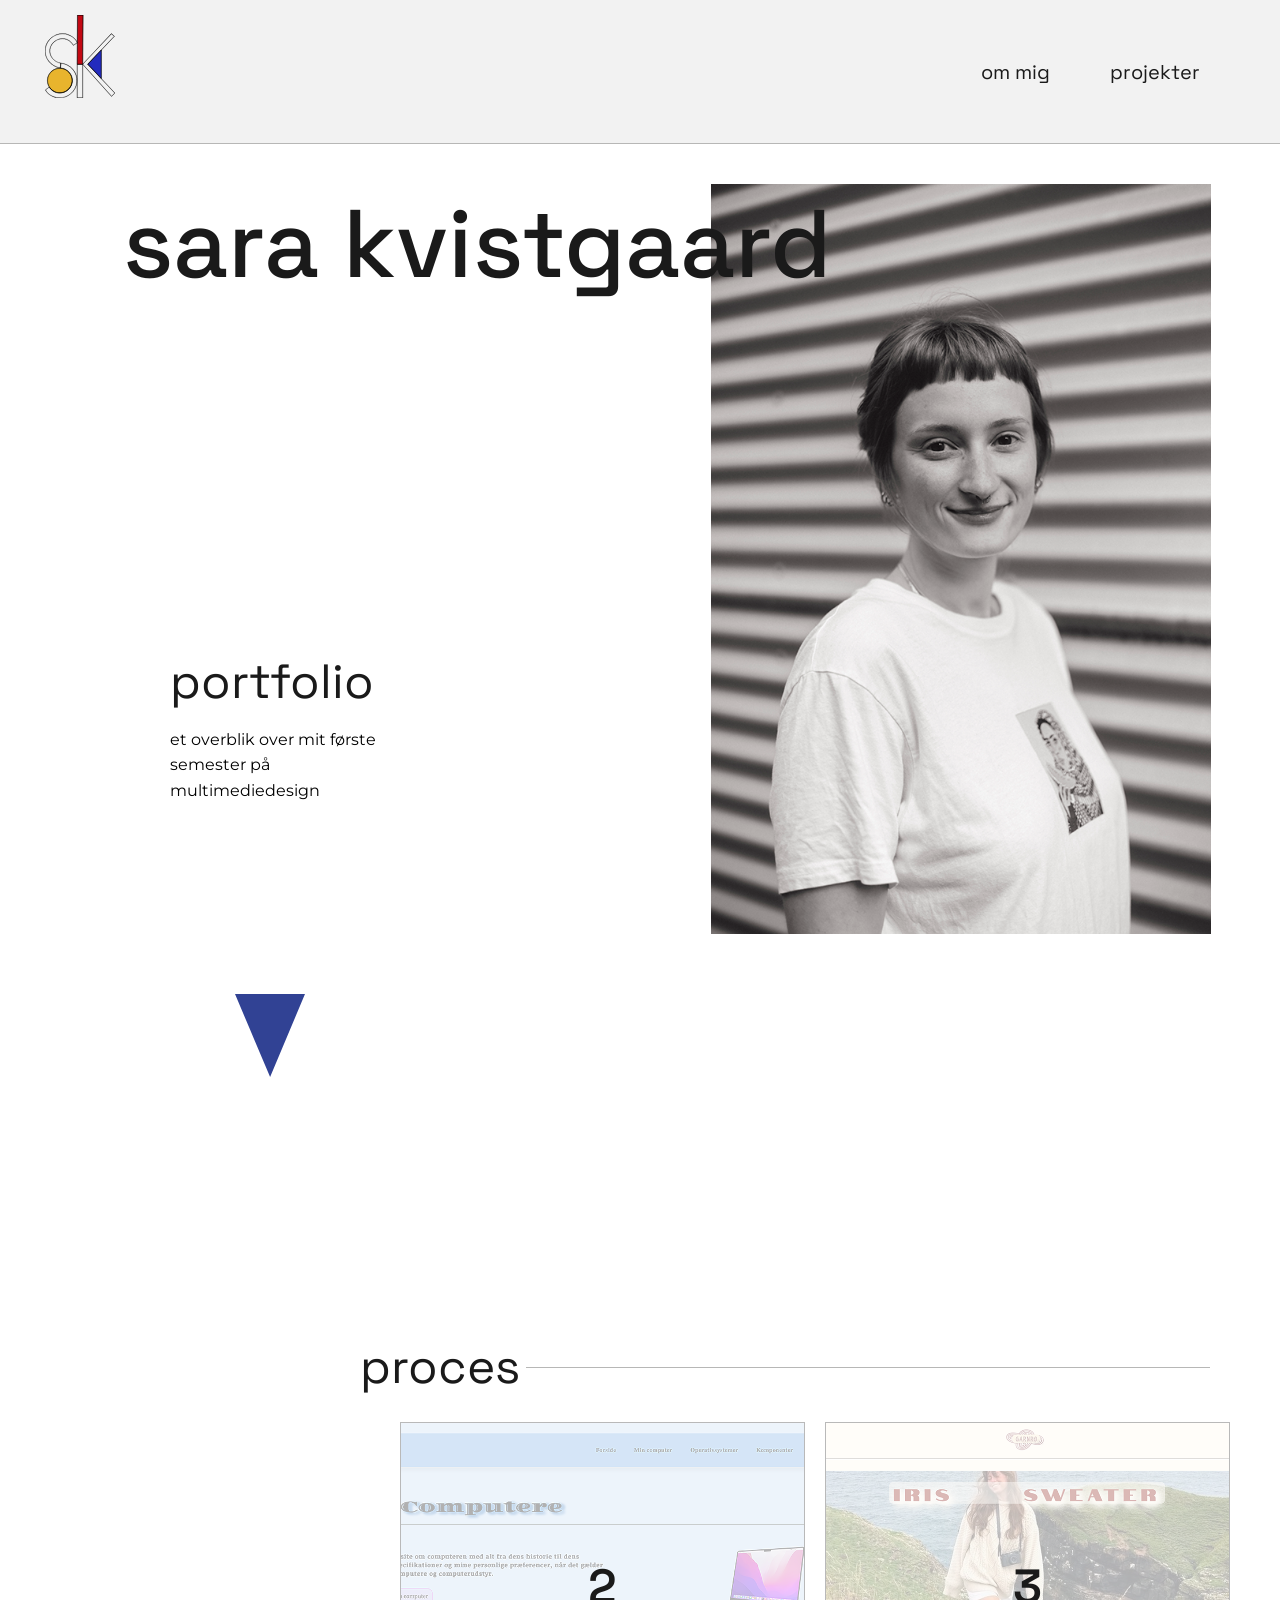
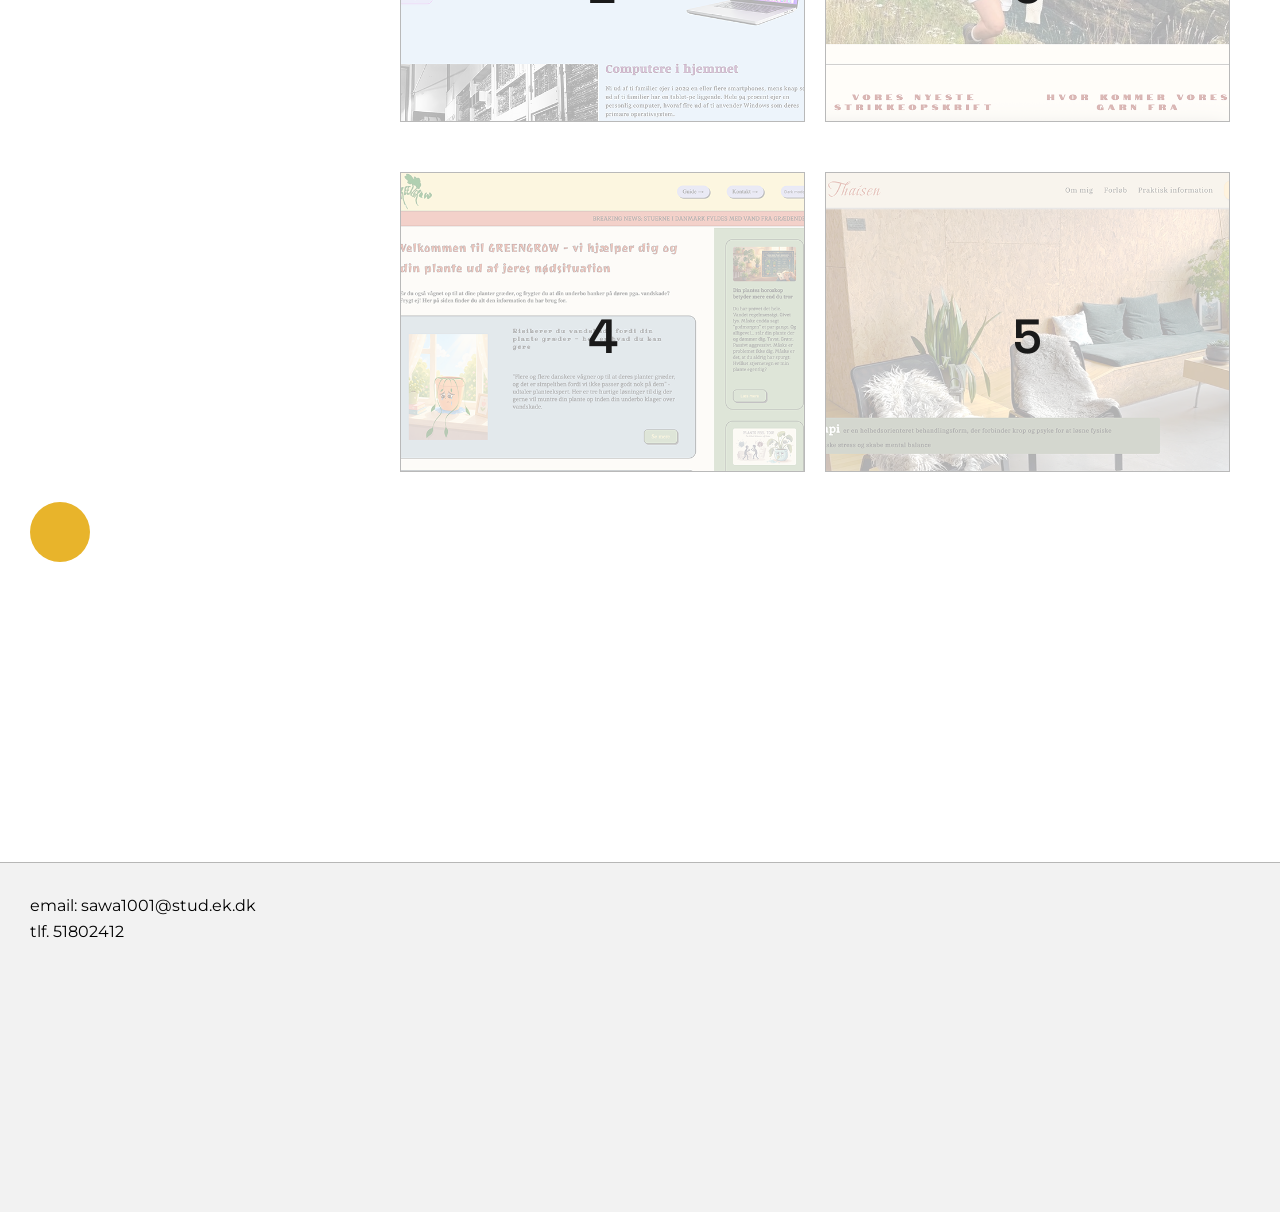
==== index.html @ 22dd6d33 "first commit eksamen" ====
<!DOCTYPE html>
<html lang="da">

<head>
    <meta charset="UTF-8">
    <meta name="viewport" content="width=device-width, initial-scale=1.0">

    <link rel="preconnect" href="https://fonts.googleapis.com">
    <link rel="preconnect" href="https://fonts.gstatic.com" crossorigin>
    <link href="https://fonts.googleapis.com/css2?family=Space+Grotesk:wght@300..700&display=swap" rel="stylesheet">

    <link rel="preconnect" href="https://fonts.googleapis.com">
    <link rel="preconnect" href="https://fonts.gstatic.com" crossorigin>
    <link href="https://fonts.googleapis.com/css2?family=Montserrat:ital,wght@0,100..900;1,100..900&display=swap"
        rel="stylesheet">

    <link rel="stylesheet" href="css/generel.css">
    <link rel="stylesheet" href="css/style.css">
    <link rel="stylesheet" href="css/layout.css">

    <title>Forside</title>
</head>

<body>
    <header class="header_forside">

        <div>
            <a href="index.html">
                <img src="logo_eksamen.svg" alt="logo" />
            </a>
        </div>

        <nav>
            <ul class="menu">
                <li><a href="om_mig.html">om mig</a></li>
                <li><a href="projekter.html">projekter</a></li>
            </ul>

            <button class="burger" aria-label="menu">
                <span class="line"></span>
                <span class="line"></span>
                <span class="line"></span>
            </button>
        </nav>

    </header>

    <main>
        <div class="forside">

            <h1>sara kvistgaard</h1>
            <img src="img/portraet_eksamen.webp" alt="portraet">


            <div class="forside_portfolio">
                <h2>portfolio</h2>
                <p>et overblik over mit første semester på multimediedesign</p>
            </div>

        </div>

        <img class="geometrisk_form trekant" src="geometriske_former/triangle.svg" alt="trekant">

        <div class="tema_subheader">
            <div>
                <h2 id="forside_projekter">proces</h2>
            </div>
            <div class="grey_line"></div>
        </div>



        <div class="forside_temaer">
            <a href="tema_2.html">
                <div class="grid_1-1-1">
                    <h2>2</h2>
                    <img src="img/tema_2_loesning.webp" alt="tema 2">
                </div>
            </a>

            <a href="tema_3.html">
                <div class="grid_1-1-1">
                    <h2>3</h2>
                    <img src="img/tema_3_loesning.webp" alt="tema 3">
                </div>
            </a>

            <a href="tema_4.html">
                <div class="grid_1-1-1">
                    <h2>4</h2>
                    <img src="img/tema_4_loesning.webp" alt="tema 4">
                </div>
            </a>

            <a href="tema_5.html">
                <div class="grid_1-1-1">
                    <h2>5</h2>
                    <img src="img/tema_5_loesning.webp" alt="tema 5">
                </div>
            </a>

        </div>

        <img class="geometrisk_form" src="geometriske_former/circle.svg" alt="cirkel">




    </main>

    <footer>
        <p>email: sawa1001@stud.ek.dk <br> tlf. 51802412</p>
    </footer>

    <script src="js/burger.js"></script>
</body>

</html>
---- css/generel.css ----
/**************** CUSTOM PROPERTIES ***************/

:root {
  /* FONTS */
  --font-h1-h2-link: "Space Grotesk", sans-serif;
  --font-p: "Montserrat", sans-serif;

  --font-size-desktop-h1: 5rem;
  --font-size-desktop-h2: 3rem;
  --font-size-desktop-link: 2.5rem;

  --font-size-mobil-h1: 3rem;
  --font-size-mobil-h2: 2rem;
  --font-size-mobil-link: 1.5rem;

  --font-size-p: 1rem;
  --font-size-menu: 1.25rem;

  --font-weight-h1: 500;
  --font-weight-h2-p: 400;

  --font-h1-h2-tracking: 1%;
  --font-p-link-tracking: 5%;

  --font-p-link-leading: 160%;

  /* FARVER */
  --color-header-footer: #f2f2f2;
  --color-bg: #fafafa;
  --color-line: #b7b7b6;

  --color-h1-h2: #1a1a1a;

  --color-triangle: #232bbe;
  --color-cicle: #e8b42d;
  --color-rectangle: #c30813;

  --color-link-line: #f25922;

  /* MARGINER */
  --margin-block-h1: 40px 20px;
  --margin-bottom-tema-formaal: 20px;
  --margin-top-link: 150px;

  --margin-inline-desktop-tema-text: 250px 70px;
  --margin-inline-mobil: 30px;
  --margin-left-mobil-tema-h2: 30px;
  --margin-left-desktop-link: 250px;
  --margin-left-desktop-formaal: 155px;

  --margin-block-desktop-h2: 200px 10px;
  --margin-block-mobil-h2: 60px 15px;
  --margin-block-mobil-h2-reflektioner: 100px 15px;

  --margin-bottom-desktop-header: 140px;
  --margin-bottom-mobil-header: 40px;
  --margin-top-footer: 300px;

  --margin-top-trekant: 30px;
  --margin-left-trekant: 290px;
}

/**************** RESET ***************/

*,
::before,
::after {
  box-sizing: border-box;
  margin: 0;
  padding: 0;
}
html {
  interpolate-size: allow-keywords;
  font-family: system-ui, sans-serif;
  line-height: 1.5;
  -webkit-font-smoothing: antialiased;
}
h1,
h2 {
  line-height: 1.25;
}
p,
li {
  text-wrap: pretty;
}
img,
svg {
  display: block;
  width: 100%;
  height: auto;
}
label {
  display: block;
}
input,
button,
textarea,
select {
  font: inherit;
  color: inherit;
  background-color: transparent;
  font-size: max(1em, 16px);
}
textarea {
  resize: none;
  min-height: 4lh;
}
legend {
  padding: 0;
}
select,
::picker(select) {
  appearance: base-select;
}

/**************** RESET ***************/

/**************** GLOBAL STYLING ***************/

/* FONTS */

h1 {
  font-family: var(--font-h1-h2-link);
  font-weight: var(--font-weight-h1);
  color: var(--color-h1-h2);
  letter-spacing: var(--font-h1-h2-tracking);
  margin-block: var(--margin-block-h1);
}

h2 {
  font-family: var(--font-h1-h2-link);
  font-weight: var(--font-weight-h2-p);
  color: var(--color-h1-h2);
  letter-spacing: var(--font-h1-h2-tracking);
}

p {
  font-family: var(--font-p);
  font-size: var(--font-size-p);
  font-weight: var(--font-weight-h2-p);
  letter-spacing: var(--font-p-link-tracking);
  line-height: var(--font-p-link-leading);
  max-width: 40ch;
}

a {
  font-family: var(--font-h1-h2-link);
  font-weight: var(--font-weight-h2-p);
  text-decoration: none;
  color: var(--color-h1-h2);
  margin-top: var(--margin-top-link);
}

/* HEADER */

header {
  position: sticky;
  top: 0;
  display: flex;
  justify-content: space-between;
  background-color: var(--color-header-footer);
  z-index: 1000;
  margin-bottom: var(--margin-bottom-desktop-header);
  padding: 15px;
  padding-right: 80px;
  border-bottom: 1px solid var(--color-line);
}

.forside_header {
  margin-bottom: 70px;
}

header img {
  width: 70px;
  height: auto;
  margin-left: 30px;
}

nav {
  display: flex;
  align-items: center;
}

.menu {
  display: flex;
  list-style: none;
  gap: 60px;
}

.menu a {
  font-size: var(--font-size-menu);
}

.menu a:hover {
  color: var(--color-rectangle);
  padding: 5px;
}

.burger {
  display: none;
}

/* BURGER */
@media (max-width: 800px) {
  .menu {
    display: none;
  }

  header {
    margin-bottom: var(--margin-bottom-mobil-header);
    padding-right: 30px;
  }

  header img {
    width: 50px;
    height: auto;
  }

  .burger {
    display: block;
    background-color: transparent;
    border: 0;
    width: 30px;
    height: 20px;
    cursor: pointer;
  }

  .burger .line {
    display: block;
    width: 100%;
    height: 2px;
    background-color: var(--color-h1-h2);
    margin-bottom: 5px;
    transition: 0.2s linear;
  }

  .burger.active .line:nth-child(1) {
    transform: rotate(45deg) translate(5px, 5px);
    transition: 0.2s linear;
  }

  .burger.active .line:nth-child(2) {
    opacity: 0;
    transition: 0.15s linear;
  }

  .burger.active .line:nth-child(3) {
    transform: rotate(-45deg) translate(5px, -5px);
    transition: 0.2s linear;
  }

  /* udfoldet */
  nav.active .menu {
    display: block;
    background-color: var(--color-header-footer);
    border: 1px solid var(--color-line);
    position: absolute;
    top: 90px;
    right: 0;
    width: 25%;
    z-index: 1010;
    padding: 10px;
  }

  nav.active .menu li {
    margin-block: 10px 10px;
  }
}

/* FOOTER */

footer {
  background-color: var(--color-header-footer);
  border-top: 1px solid var(--color-line);
  height: 350px;
  margin-top: var(--margin-top-footer);
}

footer p {
  margin: 30px 0px 0px 30px;
}
---- css/style.css ----
/**************** FORSIDE ***************/

.forside h1 {
  font-size: var(--font-size-mobil-h1);
  justify-self: center;
  margin-block: var(--margin-block-h1);
}

.forside img {
  width: 300px;
  height: auto;
  justify-self: center;
}

.forside h2 {
  font-size: var(--font-size-mobil-h2);
  margin-block: var(--margin-block-mobil-h2);
}

.forside p {
  max-width: 20ch;
}

.forside_portfolio {
  margin-left: 140px;
}

#forside_projekter {
  font-size: var(--font-size-mobil-h2);
  margin-block: var(--margin-block-mobil-h2);
  margin-left: 110px;
}

/* img, h2 */
.grid_1-1-1 {
  margin-block: 50px;
}

.grid_1-1-1 img {
  width: 350px;
  height: auto;
  opacity: 0.3;
  border: 1px solid var(--color-h1-h2);
}

.grid_1-1-1 h2 {
  font-weight: 600;
}

.geometrisk_form {
  width: 60px;
  justify-self: right;
  margin-right: 100px;
}

.trekant {
  margin-top: var(--margin-top-trekant);
}

/**************** OM MIG ***************/

.om_mig {
  margin-inline: var(--margin-inline-mobil);
  margin-bottom: 40px;
}

.om_mig h1 {
  font-size: var(--font-size-mobil-h1);
  margin-block: 40px 10px;
}

.portraet {
  width: 400px;
  height: auto;
  justify-self: center;
  margin-bottom: 80px;
}

.udvikling_kompetencer {
  margin-inline: var(--margin-inline-mobil);
}

.udvikling_kompetencer p {
  margin-inline: var(--margin-inline-mobil);
}

.udvikling_kompetencer h2 {
  font-size: var(--font-size-mobil-h2);
  margin-block: var(--margin-block-mobil-h2);
}

.udvikling_kompetencer > p {
  margin-bottom: 60px;
}

/* 70% - 100% */
.kompetence_bar_figma {
  background: linear-gradient(to right, var(--color-rectangle) 70%, transparent 70%);
  border: 1px solid var(--color-h1-h2);
  height: 15px;
  align-self: center;
}

.kompetence_bar_kodning {
  background: linear-gradient(to right, var(--color-rectangle) 50%, transparent 50%);
  border: 1px solid var(--color-h1-h2);
  height: 15px;
  align-self: center;
}

.kompetence_bar_illustrator {
  background: linear-gradient(to right, var(--color-rectangle) 50%, transparent 50%);
  border: 1px solid var(--color-h1-h2);
  height: 15px;
  align-self: center;
}

.kompetence_bar_premiere {
  background: linear-gradient(to right, var(--color-rectangle) 40%, transparent 40%);
  border: 1px solid var(--color-h1-h2);
  height: 15px;
  align-self: center;
}

.grid_1-3 {
  margin-bottom: 40px;
}

.grid_1-3 p {
  align-self: center;
}

.uddannelse_erfaring {
  margin-inline: var(--margin-inline-mobil);
}

.uddannelse_erfaring p {
  margin-inline: var(--margin-inline-mobil);
  margin-block: 20px;
}

/**************** PROJEKTER ***************/

.projekter {
  font-size: var(--font-size-mobil-h1);
  margin-inline: var(--margin-inline-mobil);
}

/**************** TEMA 2 ***************/

.tema_2-5 h1 {
  font-size: var(--font-size-mobil-h1);
  margin-inline: var(--margin-inline-mobil);
}

.tema_2-5 h2 {
  margin-bottom: 10px;
  font-size: 2rem;
}

.tema_2-5 p {
  margin-inline: var(--margin-inline-mobil);
}

.grey_line {
  background: var(--color-line);
  height: 1px;
  width: 100%;
  align-self: center;
  margin-block: var(--margin-block-mobil-h2);
}

.tema_subheader h2 {
  font-size: var(--font-size-mobil-h2);
  margin-left: var(--margin-left-mobil-tema-h2);
  padding-right: 6px;
  margin-block: var(--margin-block-mobil-h2);
}

.tema_proces p,
img {
  margin-inline: var(--margin-inline-mobil);
  margin-bottom: 30px;
}

.tema_loesning p,
img {
  margin-inline: var(--margin-inline-mobil);
  margin-bottom: 30px;
}

.tema_2-5_reflektioner h2 {
  margin-block: var(--margin-block-mobil-h2-reflektioner);
}

.tema_2-5_reflektioner p,
img {
  margin-inline: var(--margin-inline-mobil);
  margin-bottom: 30px;
}

.link {
  font-size: var(--font-size-mobil-link);
  border-bottom: 1px solid var(--color-link-line);
}

.link_og_pil p {
  margin-top: var(--margin-top-link);
  font-size: var(--font-size-mobil-link);
  border-bottom: 1px solid var(--color-link-line);
  text-align: center;
}

.link_og_pil {
  margin-inline: var(--margin-inline-mobil);
}

/**************** TEMA 3 ***************/

.proces_midt_cirkel {
  margin-block: 50px;
}

/**************** TEMA 5 ***************/

.video {
  margin-inline: var(--margin-inline-mobil);
}

/* aspect-ratio > height:auto */
.video iframe {
  width: 100%;
  aspect-ratio: 16/9;
  display: block;
}

/**************** DESKTOP ***************/

@media (min-width: 1000px) {
  .video iframe {
    width: 420px;
  }

  .video {
    margin-bottom: 30px;
  }
  /**************** FORSIDE ***************/

  .header_forside {
    margin-bottom: 40px;
  }

  h2 {
    font-size: var(--font-size-desktop-h2);
  }

  .tema_subheader h2 {
    font-size: var(--font-size-desktop-h2);
  }

  .forside {
    margin-inline: 30px;
  }

  .forside h1 {
    font-size: 6rem;
    margin-top: 0;
  }

  .forside img {
    width: 500px;
    height: auto;
  }

  .forside h2 {
    font-size: var(--font-size-desktop-h2);
    margin-top: 0;
  }

  .trekant {
    width: 70px;
    justify-self: left;
    margin-left: 235px;
    z-index: 1000;
  }

  #forside_projekter {
    font-size: var(--font-size-desktop-h2);
  }

  .forside_temaer {
    margin-inline: 400px 50px;
  }

  .forside_temaer img {
    align-self: stretch;
    object-fit: cover;
    height: 300px;
    width: 100%;
    justify-self: center;
  }

  .forside_temaer a {
    margin-block: 0;
  }

  .grid_1-1-1 {
    margin-block: 0;
  }

  /**************** PROJEKTER ***************/

  .projekter {
    font-size: var(--font-size-desktop-h1);
  }

  /**************** TEMA 2 ***************/

  .tema_2-5 {
    width: fit-content;
  }

  .tema_2-5 h1 {
    font-size: var(--font-size-desktop-h1);
    writing-mode: sideways-lr;
  }

  .tema_2-5 p {
    margin-inline: 0;
  }

  .trekant_tema {
    margin-left: 290px;
    margin-top: 20px;
  }

  .grid_tema_2-5,
  .tema_subheader,
  .grid_tema_2-5_loesning {
    margin-inline: var(--margin-inline-desktop-tema-text);
  }

  .tema_subheader {
    margin-block: var(--margin-block-desktop-h2);
  }

  .grid_tema_2-5 img {
    margin-inline: 0;
  }

  .grid_tema_2-5_loesning img {
    margin-inline: 0;
    max-width: 450px;
  }

  .circle_loesning {
    margin-right: 310px;
  }

  .tema_2-5_reflektioner_p {
    margin-inline: var(--margin-inline-desktop-tema-text);
  }

  .link_og_pil {
    width: fit-content;
  }

  .link_og_pil a {
    font-size: var(--font-size-desktop-link);
    margin-left: var(--margin-left-desktop-link);
  }

  .link_og_pil p {
    font-size: var(--font-size-desktop-link);
  }

  /**************** TEMA 3 ***************/

  .grid_tema_3-5 {
    margin-inline: var(--margin-inline-desktop-tema-text);
  }

  .proces_midt_cirkel {
    margin-block: 0;
    margin-bottom: 50px;
  }

  /**************** OM MIG ***************/

  .om_mig {
    width: fit-content;
  }

  .om_mig h1 {
    font-size: var(--font-size-desktop-h1);
    writing-mode: sideways-lr;
  }

  .om_mig p {
    margin-inline: 0;
  }

  .portraet_trekant {
    justify-self: center;
    margin-left: 200px;
  }

  .portraet_trekant img:last-of-type {
    margin-inline: 0;
    margin-top: 0;
  }

  .portraet_trekant img:first-of-type {
    width: 500px;
  }

  .grid_udvikling_kompetencer {
    margin-inline: var(--margin-inline-desktop-tema-text);
  }

  .om_mig_circel_1 {
    margin-right: 130px;
  }

  .bars {
    margin-right: 30px;
  }

  .uddannelse_erfaring_p {
    margin-inline: var(--margin-inline-desktop-tema-text);
  }

  .test2 {
    margin-top: 40px;
  }
}

/* 
- ordne forsiden 

- tjekke "om mig" om det er noget rod (arbejdet på træt)

- finde ud af hvordan jeg gerne vil have starten af tema til at være med udgangspunkt i tema 2, 
og når jeg er tilfreds lægge de samme class på de andre temaer så de får samme styling
 */
---- css/layout.css ----
/**************** FORSIDE ***************/

.grid_1-1-1 {
  display: grid;
  grid-template-columns: 1fr 1fr 1fr;
  grid-template-rows: 1fr 1fr 1fr;
  justify-self: center;
}

.grid_1-1-1 img {
  grid-column: 1/-1;
  grid-row: 1/-1;
}

.grid_1-1-1 h2 {
  grid-column: 2;
  grid-row: 2;
  z-index: 1;
  justify-self: center;
  align-self: center;
}

/**************** OM MIG ***************/

.grid_1-3 {
  display: grid;
  grid-template-columns: 1fr 3fr;
}

.grid_1-3 div:first-child {
  grid-column: 1;
}

.kompetence_bar {
  grid-column: 2;
}

/**************** TEMA 2 ***************/

.tema_subheader {
  display: grid;
  grid-template-columns: auto 5fr;
}

.tema_subheader h2 {
  display: grid;
  grid-column: 1;
}

.grey_line {
  grid-column: 2;
}

.link_og_pil {
  display: grid;
  grid-template-columns: 100px 50px;
}

.link_og_pil a {
  grid-column: 1;
}

.link_og_pil p {
  grid-column: 2;
}

/**************** DESKTOP ***************/

@media (min-width: 1000px) {
  /**************** FORSIDE ***************/

  .forside {
    display: grid;
    grid-template-columns: 4fr 1.5fr 2fr;
    grid-template-rows: 1.5fr 1fr;
  }

  .forside h1 {
    grid-column: 1/3;
    grid-row: 1/2;
    z-index: 1000;
  }

  .forside img {
    grid-column: 2/4;
    grid-row: 1/3;
    justify-self: left;
  }

  .forside h2,
  p {
    grid-column: 1/2;
    grid-row: 2/3;
    align-self: flex-start;
  }

  .forside_temaer {
    display: grid;
    grid-template-columns: 1fr 1fr;
    gap: 20px;
  }

  .forside_temaer div:nth-of-type(1) {
    grid-column: 1;
    grid-row: 1;
  }

  .forside_temaer div:nth-of-type(2) {
    grid-column: 2;
    grid-row: 1;
  }

  .forside_temaer div:nth-of-type(3) {
    grid-column: 1;
    grid-row: 2;
  }

  .forside_temaer div:nth-of-type(4) {
    grid-column: 2;
    grid-row: 2;
  }

  /**************** TEMA 2 ***************/

  .header_tema2-5 {
    margin-bottom: 70px;
  }

  .tema_2-5 {
    display: grid;
    grid-template-columns: 1fr 45ch;
    grid-template-rows: 100px 2fr;
  }

  .tema_2-5 h1 {
    grid-column: 1/2;
    grid-row: 1/3;
    align-self: start;
    font-size: 5rem;
  }

  .tema_2-5 div {
    grid-column: 2/3;
    grid-row: 2/4;
    align-self: start;
  }

  .grid_tema_2-5 {
    display: grid;
    grid-template-columns: 4fr 2fr 3fr 2fr 4fr;
  }

  .grid_tema_2-5 div:nth-of-type(1) {
    grid-column: 1/3;
    grid-row: 1/2;
    justify-self: left;
  }

  .grid_tema_2-5 div:nth-of-type(2) {
    grid-column: 2/5;
    grid-row: 2/3;
    justify-self: start;
  }

  .grid_tema_2-5 div:nth-of-type(3) {
    grid-column: 4/6;
    grid-row: 3/4;
    justify-self: start;
  }

  .grid_tema_2-5_loesning {
    display: grid;
    grid-template-columns: 2fr 2fr;
  }

  .grid_tema_2-5_loesning div:first-of-type(1) {
    grid-column: 1/2;
    grid-row: 1/2;
  }

  .grid_tema_2-5_loesning div:nth-of-type(2) {
    grid-column: 1/3;
    grid-row: 2/3;
    justify-self: center;
  }

  .link_og_pil {
    display: grid;
    grid-template-columns: auto;
    grid-template-rows: 1fr;
  }

  .link_og_pil a {
    grid-column: 1;
    grid-row: 1;
  }

  .link_og_pil p {
    grid-column: 2;
    grid-row: 1;
    padding-inline: 25px;
  }

  /**************** OM MIG ***************/

  .om_mig {
    display: grid;
    grid-template-columns: 1fr 45ch;
    grid-template-rows: 1fr 2fr;
  }

  .om_mig h1 {
    grid-column: 1/2;
    grid-row: 1/3;
    align-self: start;
  }

  .om_mig div {
    grid-column: 2/3;
    grid-row: 2/3;
    align-self: end;
  }

  .portraet_trekant {
    display: grid;
    grid-template-columns: 2fr 2fr;
    justify-self: end;
  }

  .portraet_trekant img:last-of-type {
    grid-column: 1;
    grid-row: 1;
    justify-self: start;
    align-self: start;
  }

  .portraet_trekant img:first-of-type {
    grid-column: 2;
    grid-row: 1;
  }

  .grid_udvikling_kompetencer {
    display: grid;
    grid-template-columns: 2fr 2fr;
    grid-template-rows: 1fr auto;
    gap: 50px;
  }

  .grid_udvikling_kompetencer div:first-child {
    grid-column: 1/2;
    grid-row: 1/2;
  }

  .bars {
    grid-column: 1/3;
    grid-row: 2/3;
    justify-self: end;
  }

  /* .test {
    display: grid;
    grid-template-columns: 2fr 2fr;
  }

  .test1 {
    grid-column: 1/2;
    grid-row: 1/2;
  }

  .test2 {
    grid-column: 1/3;
    grid-row: 2/3;
    justify-self: center;
  } */
}

/* .grid_tema_2-5_loesning {
    display: grid;
    grid-template-columns: 2fr 2fr;
  }

  .grid_tema_2-5_loesning div:first-of-type(1) {
    grid-column: 1/2;
    grid-row: 1/2;
  }

  .grid_tema_2-5_loesning div:nth-of-type(2) {
    grid-column: 1/3;
    grid-row: 2/3;
    justify-self: center;
  } */
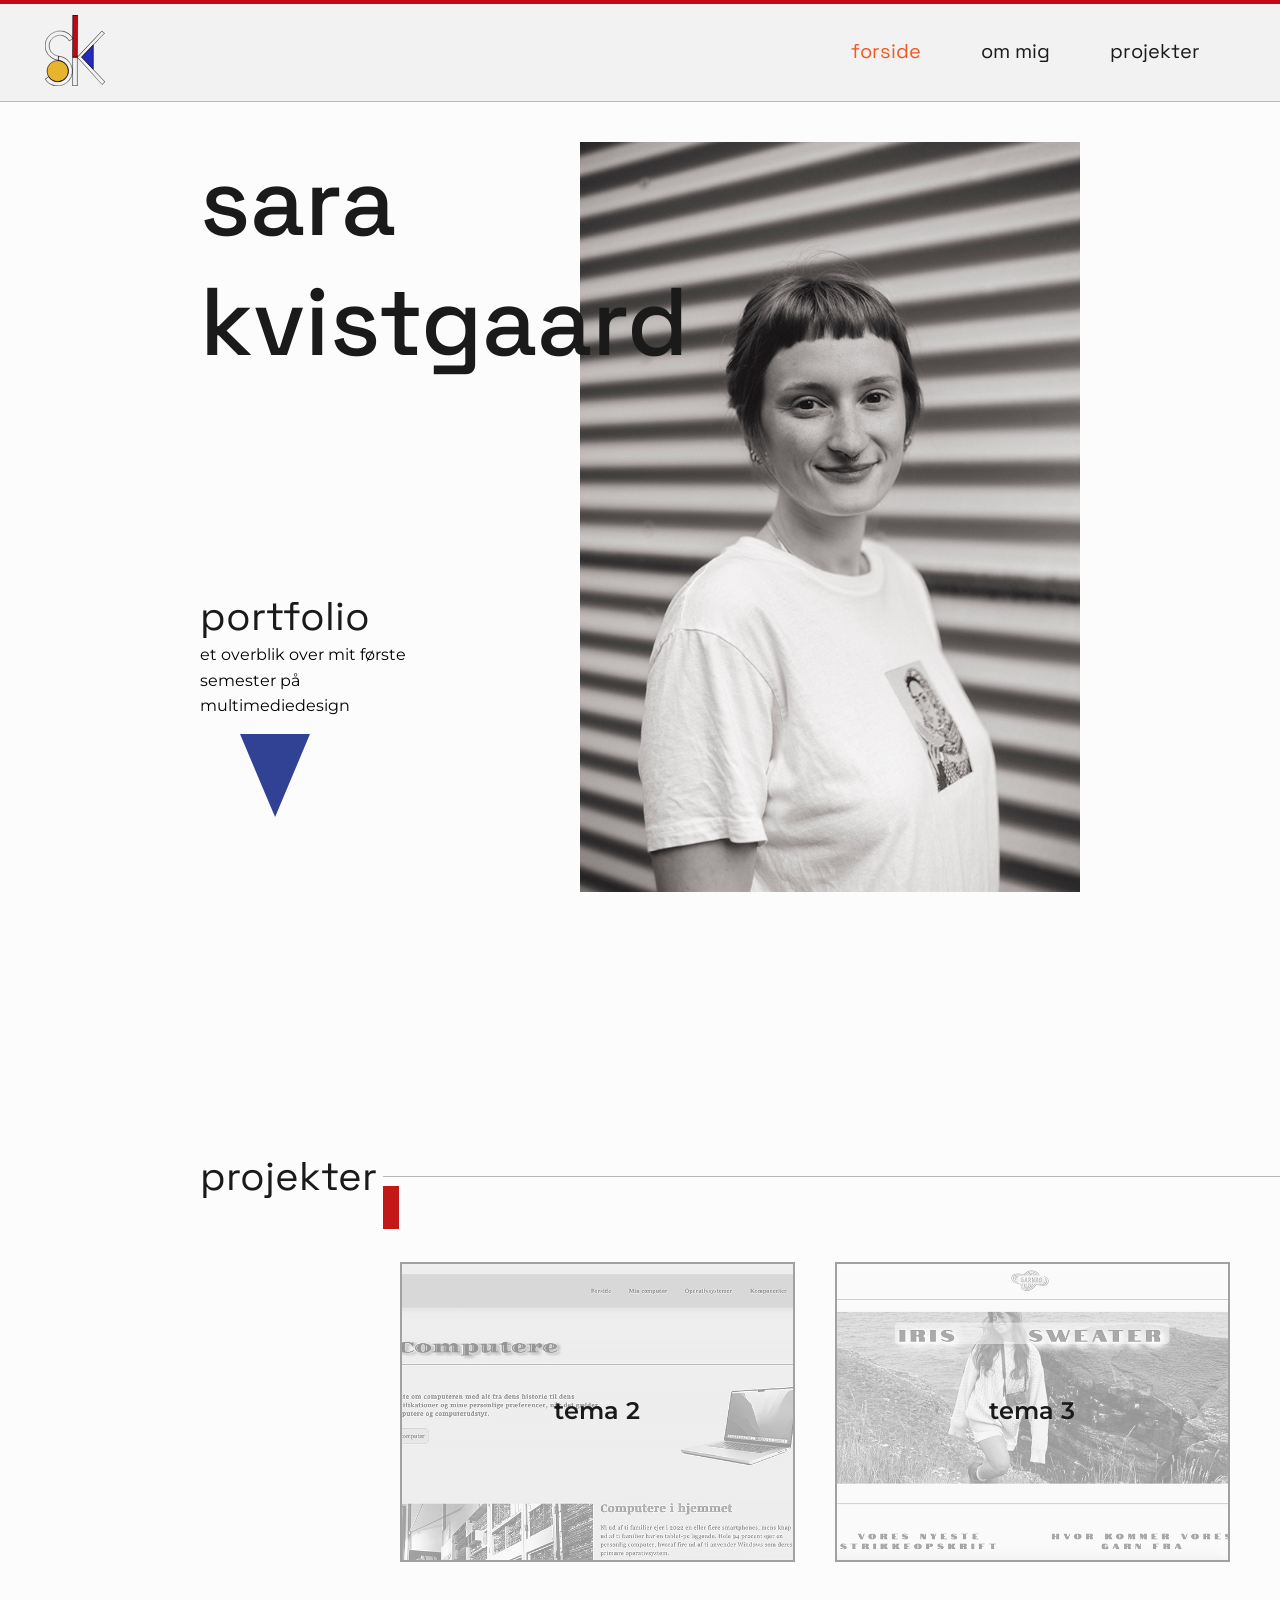
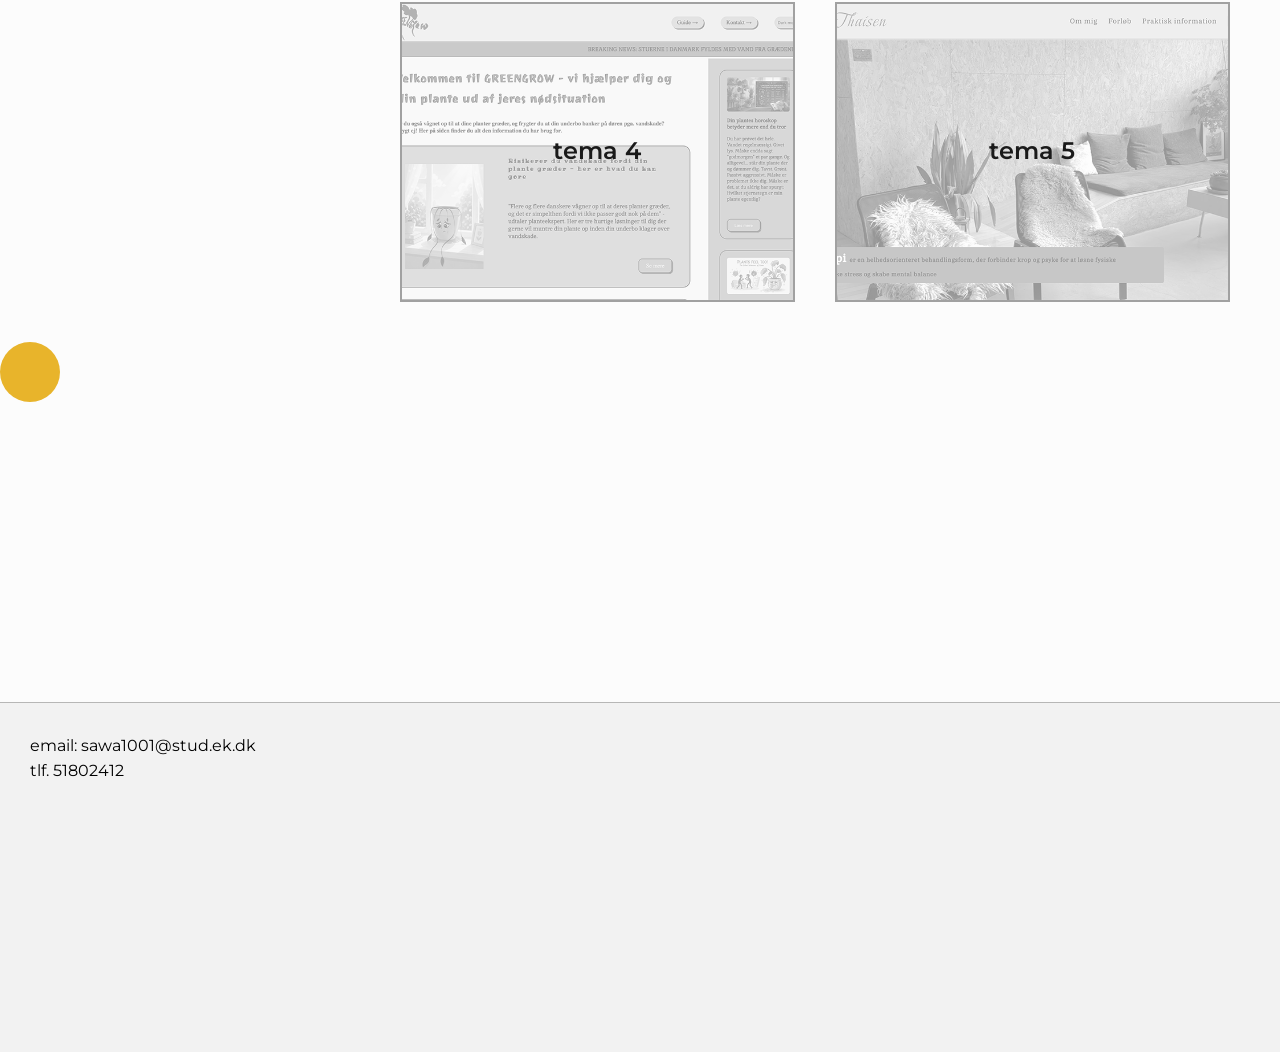
==== commit dc5be287: "second commit eksamen" ====
--- a/index.html
+++ b/index.html
@@ -32,6 +32,7 @@
 
         <nav>
             <ul class="menu">
+                <li><a class="active" href="index.html">forside</a></li>
                 <li><a href="om_mig.html">om mig</a></li>
                 <li><a href="projekter.html">projekter</a></li>
             </ul>
@@ -49,23 +50,32 @@
         <div class="forside">
 
             <h1>sara kvistgaard</h1>
-            <img src="img/portraet_eksamen.webp" alt="portraet">
+            <img class="forside_img" src="img/portraet_eksamen.webp" alt="portraet">
 
 
             <div class="forside_portfolio">
                 <h2>portfolio</h2>
                 <p>et overblik over mit første semester på multimediedesign</p>
+                <img class="geometrisk_form trekant forside_trekant" src="geometriske_former/triangle.svg"
+                    alt="trekant">
             </div>
+
+
 
         </div>
 
-        <img class="geometrisk_form trekant" src="geometriske_former/triangle.svg" alt="trekant">
 
-        <div class="tema_subheader">
+
+        <div class="tema_subheader" id="forside_projekter">
             <div>
-                <h2 id="forside_projekter">proces</h2>
+                <h2>projekter</h2>
             </div>
-            <div class="grey_line"></div>
+            <div class="grey_line">
+                <div class="firkant firkant_forside"> <img class="firkant_img" src="geometriske_former/rectangle.svg"
+                        alt="firkant">
+                </div>
+            </div>
+
         </div>
 
 
@@ -73,35 +83,39 @@
         <div class="forside_temaer">
             <a href="tema_2.html">
                 <div class="grid_1-1-1">
-                    <h2>2</h2>
-                    <img src="img/tema_2_loesning.webp" alt="tema 2">
+
+                    <p>tema 2</p>
+                    <img class="img_grid1-1-1" src="img/tema_2_loesning.webp" alt="tema 2">
                 </div>
             </a>
 
             <a href="tema_3.html">
                 <div class="grid_1-1-1">
-                    <h2>3</h2>
-                    <img src="img/tema_3_loesning.webp" alt="tema 3">
+
+                    <p>tema 3</p>
+                    <img class="img_grid1-1-1" src="img/tema_3_loesning.webp" alt="tema 3">
                 </div>
             </a>
 
             <a href="tema_4.html">
                 <div class="grid_1-1-1">
-                    <h2>4</h2>
-                    <img src="img/tema_4_loesning.webp" alt="tema 4">
+
+                    <p>tema 4</p>
+                    <img class="img_grid1-1-1" src="img/tema_4_loesning.webp" alt="tema 4">
                 </div>
             </a>
 
             <a href="tema_5.html">
                 <div class="grid_1-1-1">
-                    <h2>5</h2>
-                    <img src="img/tema_5_loesning.webp" alt="tema 5">
+
+                    <p>tema 5</p>
+                    <img class="img_grid1-1-1" src="img/tema_5_loesning.webp" alt="tema 5">
                 </div>
             </a>
 
         </div>
 
-        <img class="geometrisk_form" src="geometriske_former/circle.svg" alt="cirkel">
+        <img class="geometrisk_form circle_forside" src="geometriske_former/circle.svg" alt="cirkel">
 
 
 
@@ -112,6 +126,7 @@
         <p>email: sawa1001@stud.ek.dk <br> tlf. 51802412</p>
     </footer>
 
+    <script src="js/script.js"></script>
     <script src="js/burger.js"></script>
 </body>
 
--- a/css/generel.css
+++ b/css/generel.css
@@ -6,8 +6,8 @@
   --font-p: "Montserrat", sans-serif;
 
   --font-size-desktop-h1: 5rem;
-  --font-size-desktop-h2: 3rem;
-  --font-size-desktop-link: 2.5rem;
+  --font-size-desktop-h2: 2.5rem;
+  --font-size-desktop-link: 2rem;
 
   --font-size-mobil-h1: 3rem;
   --font-size-mobil-h2: 2rem;
@@ -26,8 +26,9 @@
 
   /* FARVER */
   --color-header-footer: #f2f2f2;
-  --color-bg: #fafafa;
+  --color-bg: #fcfcfc;
   --color-line: #b7b7b6;
+  --color-img-text: #979796;
 
   --color-h1-h2: #1a1a1a;
 
@@ -49,10 +50,10 @@
   --margin-left-desktop-formaal: 155px;
 
   --margin-block-desktop-h2: 200px 10px;
-  --margin-block-mobil-h2: 60px 15px;
+  --margin-block-mobil-h2: 60px 0px;
   --margin-block-mobil-h2-reflektioner: 100px 15px;
 
-  --margin-bottom-desktop-header: 140px;
+  --margin-bottom-desktop-header: 70px;
   --margin-bottom-mobil-header: 40px;
   --margin-top-footer: 300px;
 
@@ -117,6 +118,12 @@
 
 /**************** GLOBAL STYLING ***************/
 
+/* BAGGRUND */
+
+body {
+  background-color: var(--color-bg);
+}
+
 /* FONTS */
 
 h1 {
@@ -148,7 +155,6 @@
   font-weight: var(--font-weight-h2-p);
   text-decoration: none;
   color: var(--color-h1-h2);
-  margin-top: var(--margin-top-link);
 }
 
 /* HEADER */
@@ -171,7 +177,7 @@
 }
 
 header img {
-  width: 70px;
+  width: 60px;
   height: auto;
   margin-left: 30px;
 }
@@ -192,8 +198,11 @@
 }
 
 .menu a:hover {
-  color: var(--color-rectangle);
-  padding: 5px;
+  color: var(--color-link-line);
+}
+
+.active {
+  color: var(--color-link-line);
 }
 
 .burger {
--- a/css/style.css
+++ b/css/style.css
@@ -6,7 +6,7 @@
   margin-block: var(--margin-block-h1);
 }
 
-.forside img {
+.forside_img {
   width: 300px;
   height: auto;
   justify-self: center;
@@ -28,7 +28,6 @@
 #forside_projekter {
   font-size: var(--font-size-mobil-h2);
   margin-block: var(--margin-block-mobil-h2);
-  margin-left: 110px;
 }
 
 /* img, h2 */
@@ -36,15 +35,34 @@
   margin-block: 50px;
 }
 
-.grid_1-1-1 img {
+.img_grid1-1-1 {
   width: 350px;
   height: auto;
-  opacity: 0.3;
-  border: 1px solid var(--color-h1-h2);
-}
-
-.grid_1-1-1 h2 {
+  opacity: 0.4;
+  border: 2px solid var(--color-h1-h2);
+}
+
+.grid_1-1-1 p {
   font-weight: 600;
+  font-size: 1.5rem;
+}
+
+.firkant_img {
+  width: 16px;
+  margin-right: 10px;
+}
+
+.firkant {
+  justify-self: end;
+  padding-top: 10px;
+}
+
+.firkant_tema {
+  margin: 0;
+}
+
+.circle_forside {
+  margin-top: 40px;
 }
 
 .geometrisk_form {
@@ -95,35 +113,35 @@
 
 /* 70% - 100% */
 .kompetence_bar_figma {
-  background: linear-gradient(to right, var(--color-rectangle) 70%, transparent 70%);
+  background: linear-gradient(to right, var(--color-link-line) 70%, transparent 70%);
   border: 1px solid var(--color-h1-h2);
   height: 15px;
   align-self: center;
 }
 
 .kompetence_bar_kodning {
-  background: linear-gradient(to right, var(--color-rectangle) 50%, transparent 50%);
+  background: linear-gradient(to right, var(--color-link-line) 50%, transparent 50%);
   border: 1px solid var(--color-h1-h2);
   height: 15px;
   align-self: center;
 }
 
 .kompetence_bar_illustrator {
-  background: linear-gradient(to right, var(--color-rectangle) 50%, transparent 50%);
+  background: linear-gradient(to right, var(--color-link-line) 50%, transparent 50%);
   border: 1px solid var(--color-h1-h2);
   height: 15px;
   align-self: center;
 }
 
 .kompetence_bar_premiere {
-  background: linear-gradient(to right, var(--color-rectangle) 40%, transparent 40%);
+  background: linear-gradient(to right, var(--color-link-line) 40%, transparent 40%);
   border: 1px solid var(--color-h1-h2);
   height: 15px;
   align-self: center;
 }
 
 .grid_1-3 {
-  margin-bottom: 40px;
+  margin-block: 40px 40px;
 }
 
 .grid_1-3 p {
@@ -136,7 +154,6 @@
 
 .uddannelse_erfaring p {
   margin-inline: var(--margin-inline-mobil);
-  margin-block: 20px;
 }
 
 /**************** PROJEKTER ***************/
@@ -155,7 +172,8 @@
 
 .tema_2-5 h2 {
   margin-bottom: 10px;
-  font-size: 2rem;
+  /* font-size: 2rem; */
+  margin-inline: var(--margin-inline-mobil);
 }
 
 .tema_2-5 p {
@@ -177,48 +195,52 @@
   margin-block: var(--margin-block-mobil-h2);
 }
 
-.tema_proces p,
-img {
+.grid_tema_2-5 p,
+/* .grid_tema_2-5 img, */
+/* .grid_tema_2-5_loesning img*/
+.grid_tema_2-5_loesning p {
   margin-inline: var(--margin-inline-mobil);
   margin-bottom: 30px;
-}
-
-.tema_loesning p,
-img {
-  margin-inline: var(--margin-inline-mobil);
-  margin-bottom: 30px;
-}
-
-.tema_2-5_reflektioner h2 {
-  margin-block: var(--margin-block-mobil-h2-reflektioner);
-}
-
-.tema_2-5_reflektioner p,
-img {
+  max-width: 45ch;
+}
+
+.grid_tema_2-5 .billede-tekst,
+.grid_tema_2-5_loesning .billede-tekst {
+  color: var(--color-img-text);
+  margin: 0;
+  font-size: 0.8rem;
+}
+
+.tema_2-5_reflektioner p {
   margin-inline: var(--margin-inline-mobil);
   margin-bottom: 30px;
 }
 
 .link {
   font-size: var(--font-size-mobil-link);
-  border-bottom: 1px solid var(--color-link-line);
+  border-bottom: 2px solid var(--color-link-line);
 }
 
 .link_og_pil p {
+  font-size: var(--font-size-mobil-link);
+  border-bottom: 2px solid var(--color-link-line);
+  text-align: center;
+}
+
+.link_og_pil {
+  margin-inline: var(--margin-inline-mobil);
   margin-top: var(--margin-top-link);
-  font-size: var(--font-size-mobil-link);
-  border-bottom: 1px solid var(--color-link-line);
-  text-align: center;
-}
-
-.link_og_pil {
-  margin-inline: var(--margin-inline-mobil);
+}
+
+.scale_link {
+  transform: scale(1.1);
 }
 
 /**************** TEMA 3 ***************/
 
 .proces_midt_cirkel {
   margin-block: 50px;
+  margin-right: 100px;
 }
 
 /**************** TEMA 5 ***************/
@@ -237,13 +259,6 @@
 /**************** DESKTOP ***************/
 
 @media (min-width: 1000px) {
-  .video iframe {
-    width: 420px;
-  }
-
-  .video {
-    margin-bottom: 30px;
-  }
   /**************** FORSIDE ***************/
 
   .header_forside {
@@ -259,17 +274,23 @@
   }
 
   .forside {
-    margin-inline: 30px;
+    margin-inline: 200px;
   }
 
   .forside h1 {
     font-size: 6rem;
     margin-top: 0;
-  }
-
-  .forside img {
+    justify-self: left;
+  }
+
+  .forside_portfolio {
+    margin-left: 0;
+  }
+
+  .forside_img {
     width: 500px;
     height: auto;
+    /* margin-right: 195px; */
   }
 
   .forside h2 {
@@ -282,14 +303,22 @@
     justify-self: left;
     margin-left: 235px;
     z-index: 1000;
+    margin-top: 0;
   }
 
   #forside_projekter {
     font-size: var(--font-size-desktop-h2);
-  }
-
-  .forside_temaer {
-    margin-inline: 400px 50px;
+    margin: 0;
+    margin-left: 170px;
+    margin-block: 200px 60px;
+  }
+
+  .firkant_img {
+    margin: 0;
+  }
+
+  .firkant_forside {
+    margin-right: 10px;
   }
 
   .forside_temaer img {
@@ -298,6 +327,13 @@
     height: 300px;
     width: 100%;
     justify-self: center;
+    filter: grayscale(100%);
+  }
+
+  .img_grid1-1-1:hover {
+    filter: grayscale(0%);
+    transform: scale(1.1);
+    opacity: 1;
   }
 
   .forside_temaer a {
@@ -310,14 +346,24 @@
 
   /**************** PROJEKTER ***************/
 
+  .grid_projekter {
+    margin-right: 60px;
+  }
+
   .projekter {
     font-size: var(--font-size-desktop-h1);
+    writing-mode: sideways-lr;
+    justify-self: start;
   }
 
   /**************** TEMA 2 ***************/
 
   .tema_2-5 {
     width: fit-content;
+  }
+
+  .tema_2-5 h2 {
+    margin-inline: 0;
   }
 
   .tema_2-5 h1 {
@@ -332,6 +378,7 @@
   .trekant_tema {
     margin-left: 290px;
     margin-top: 20px;
+    justify-self: start;
   }
 
   .grid_tema_2-5,
@@ -344,6 +391,10 @@
     margin-block: var(--margin-block-desktop-h2);
   }
 
+  .forside_temaer {
+    margin-inline: 400px 50px;
+  }
+
   .grid_tema_2-5 img {
     margin-inline: 0;
   }
@@ -374,7 +425,7 @@
     font-size: var(--font-size-desktop-link);
   }
 
-  /**************** TEMA 3 ***************/
+  /**************** TEMA 3-5 ***************/
 
   .grid_tema_3-5 {
     margin-inline: var(--margin-inline-desktop-tema-text);
@@ -385,6 +436,16 @@
     margin-bottom: 50px;
   }
 
+  /**************** TEMA 5 ***************/
+
+  .video iframe {
+    width: 420px;
+  }
+
+  .video {
+    margin-bottom: 30px;
+  }
+
   /**************** OM MIG ***************/
 
   .om_mig {
@@ -401,17 +462,18 @@
   }
 
   .portraet_trekant {
-    justify-self: center;
     margin-left: 200px;
   }
 
   .portraet_trekant img:last-of-type {
     margin-inline: 0;
     margin-top: 0;
+    margin-left: 200px;
   }
 
   .portraet_trekant img:first-of-type {
     width: 500px;
+    margin: 0;
   }
 
   .grid_udvikling_kompetencer {
@@ -419,7 +481,7 @@
   }
 
   .om_mig_circel_1 {
-    margin-right: 130px;
+    margin-right: 300px;
   }
 
   .bars {
@@ -430,16 +492,190 @@
     margin-inline: var(--margin-inline-desktop-tema-text);
   }
 
-  .test2 {
+  /* .uddannelse_erfaring_p > div:last-child{
     margin-top: 40px;
+  } */
+
+  .test {
+    margin-top: 40px;
+  }
+
+  /**************** SCROLL ANIMATIONER ***************/
+
+  /**** PROGRESS BAR I TOP *****/
+
+  html::before {
+    content: "";
+    inset: 0;
+    background-color: var(--color-rectangle);
+    block-size: 4px;
+    animation: site-progress linear both;
+    animation-timeline: scroll();
+    position: fixed;
+    transform-origin: 0 0;
+    z-index: 1010;
+  }
+
+  @keyframes site-progress {
+    from {
+      scale: 0 1;
+    }
+  }
+
+  /***** FORSIDEN *****/
+  .forside_trekant {
+    animation: drop_down linear both;
+    animation-timeline: scroll();
+    animation-range: 0px 400px;
+  }
+
+  @keyframes drop_down {
+    from {
+      transform: translateY(0);
+    }
+    to {
+      transform: translateY(310px);
+    }
+  }
+
+  /***** OM MIG *****/
+
+  .om_mig_trekant {
+    animation: drop_down_om_mig linear both;
+    animation-timeline: scroll();
+    animation-range: 0px 1000px;
+  }
+
+  @keyframes drop_down_om_mig {
+    from {
+      transform: translateY(0);
+    }
+    to {
+      transform: translateY(920px);
+    }
+  }
+
+  /***** GENNEMGÅENDE PÅ ALLE TEMAER *****/
+
+  /* trekant */
+  .trekant_tema {
+    animation: drop_down_tema linear both;
+    animation-timeline: scroll();
+    animation-range: 0px 400px;
+  }
+
+  @keyframes drop_down_tema {
+    from {
+      transform: translateY(0);
+    }
+    to {
+      transform: translateY(260px);
+    }
+  }
+
+  /* proces - løsning */
+  .tema_3-5_loesning {
+    animation: circle_til_loesning_3-5 linear both;
+    animation-timeline: view();
+    animation-range-start: 15%;
+    animation-range-end: 50%;
+  }
+
+  @keyframes circle_til_loesning_3-5 {
+    from {
+      transform: translate(0, 0);
+    }
+    to {
+      transform: translate(-1000px, 260px);
+    }
+  }
+
+  /* løsning - reflektioner */
+  .tema_2-5_circle_loesning {
+    animation: circle_til_reflektioner linear both;
+    animation-timeline: view();
+    animation-range-start: 20%;
+    animation-range-end: 50%;
+  }
+
+  @keyframes circle_til_reflektioner {
+    from {
+      transform: translate(0, 0);
+    }
+    to {
+      transform: translate(-780px, 260px);
+    }
+  }
+
+  /***** TEMA 2 *****/
+
+  /* proces - løsning */
+  .tema_2_circle_proces {
+    animation: circle_til_loesning linear both;
+    animation-timeline: view();
+    animation-range-start: 15%;
+    animation-range-end: 50%;
+  }
+
+  @keyframes circle_til_loesning {
+    from {
+      transform: translate(0, 0);
+    }
+    to {
+      transform: translate(-1000px, 260px);
+    }
+  }
+
+  /***** TEMA 3-5 *****/
+  .tema_3-4_proces {
+    animation: circle_midt_proces linear both;
+    animation-timeline: view();
+    animation-range-start: 15%;
+    animation-range-end: 50%;
+  }
+
+  @keyframes circle_midt_proces {
+    from {
+      transform: translateX(0);
+    }
+    to {
+      transform: translateX(-1000px);
+    }
+  }
+
+  /***** TEMA 5 *****/
+
+  /* midt proces */
+  .tema_5_proces {
+    animation: circle_midt_proces_5 linear both;
+    animation-timeline: view();
+    animation-range-start: 20%;
+    animation-range-end: 50%;
+  }
+
+  @keyframes circle_midt_proces_5 {
+    from {
+      transform: translateX(0);
+    }
+    to {
+      transform: translateX(-1000px);
+    }
   }
 }
 
 /* 
-- ordne forsiden 
-
-- tjekke "om mig" om det er noget rod (arbejdet på træt)
-
-- finde ud af hvordan jeg gerne vil have starten af tema til at være med udgangspunkt i tema 2, 
-og når jeg er tilfreds lægge de samme class på de andre temaer så de får samme styling
+
+- css scroll animationer på figurer - tjek
+- progress bar i toppen af siderne - tjek
+- active class på - tjek
+
+
+- javascript (overvej om et er fint alle billeder bliver farvet, og så tilføj en scale til det enkelte man hover over i css)
+  kan også tilføje en mouseover funktion til link i stedet for, og så lave farveændringen på billederne med css - tjek
+
+- ordne billeder projekt og index - tjek
+- implementering af den røde - måske sæt øverst i kolonne 3 i proces og løsning og reflektion? - tjek
+
+- bg farve - tjek
+- favikon
  */
--- a/css/layout.css
+++ b/css/layout.css
@@ -12,7 +12,7 @@
   grid-row: 1/-1;
 }
 
-.grid_1-1-1 h2 {
+.grid_1-1-1 p {
   grid-column: 2;
   grid-row: 2;
   z-index: 1;
@@ -24,7 +24,7 @@
 
 .grid_1-3 {
   display: grid;
-  grid-template-columns: 1fr 3fr;
+  grid-template-columns: 1fr 2fr;
 }
 
 .grid_1-3 div:first-child {
@@ -49,6 +49,7 @@
 
 .grey_line {
   grid-column: 2;
+  align-self: center;
 }
 
 .link_og_pil {
@@ -78,13 +79,19 @@
   .forside h1 {
     grid-column: 1/3;
     grid-row: 1/2;
-    z-index: 1000;
-  }
-
-  .forside img {
+    z-index: 10;
+  }
+
+  .forside_img {
     grid-column: 2/4;
     grid-row: 1/3;
-    justify-self: left;
+    justify-self: right;
+  }
+
+  .forside_trekant {
+    margin: 0;
+    margin-top: 15px;
+    margin-left: 40px;
   }
 
   .forside h2,
@@ -97,7 +104,7 @@
   .forside_temaer {
     display: grid;
     grid-template-columns: 1fr 1fr;
-    gap: 20px;
+    gap: 40px;
   }
 
   .forside_temaer div:nth-of-type(1) {
@@ -120,6 +127,26 @@
     grid-row: 2;
   }
 
+  /**************** PROJEKTER ***************/
+
+  .grid_projekter {
+    display: grid;
+    grid-template-columns: 1fr 2fr;
+    grid-template-rows: 150px 2fr;
+  }
+
+  .projekter {
+    grid-column: 1/2;
+    grid-row: 1/3;
+    align-self: start;
+  }
+
+  .grid_projekter > div {
+    grid-column: 2/3;
+    grid-row: 2/3;
+    margin: 0;
+  }
+
   /**************** TEMA 2 ***************/
 
   .header_tema2-5 {
@@ -136,7 +163,6 @@
     grid-column: 1/2;
     grid-row: 1/3;
     align-self: start;
-    font-size: 5rem;
   }
 
   .tema_2-5 div {
@@ -224,7 +250,6 @@
   .portraet_trekant {
     display: grid;
     grid-template-columns: 2fr 2fr;
-    justify-self: end;
   }
 
   .portraet_trekant img:last-of-type {
@@ -243,7 +268,6 @@
     display: grid;
     grid-template-columns: 2fr 2fr;
     grid-template-rows: 1fr auto;
-    gap: 50px;
   }
 
   .grid_udvikling_kompetencer div:first-child {
@@ -254,7 +278,7 @@
   .bars {
     grid-column: 1/3;
     grid-row: 2/3;
-    justify-self: end;
+    justify-self: center;
   }
 
   /* .test {
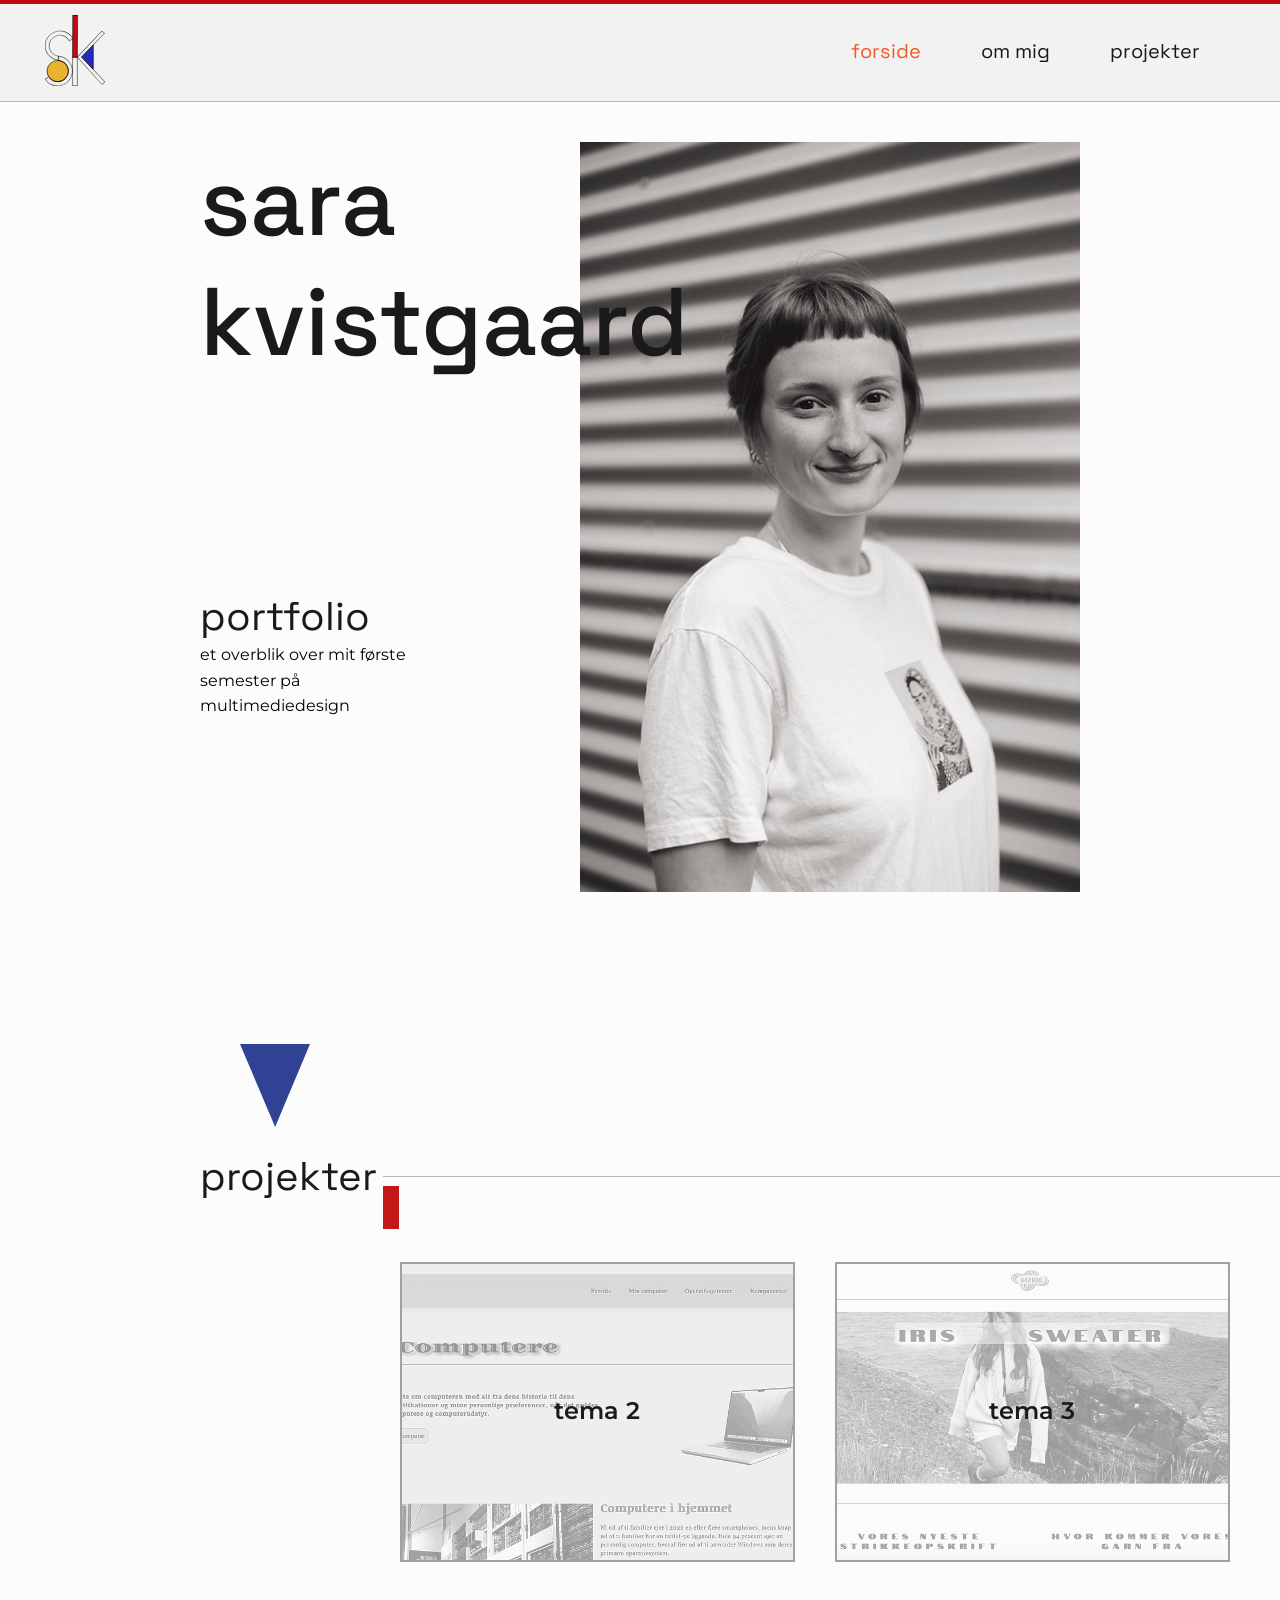
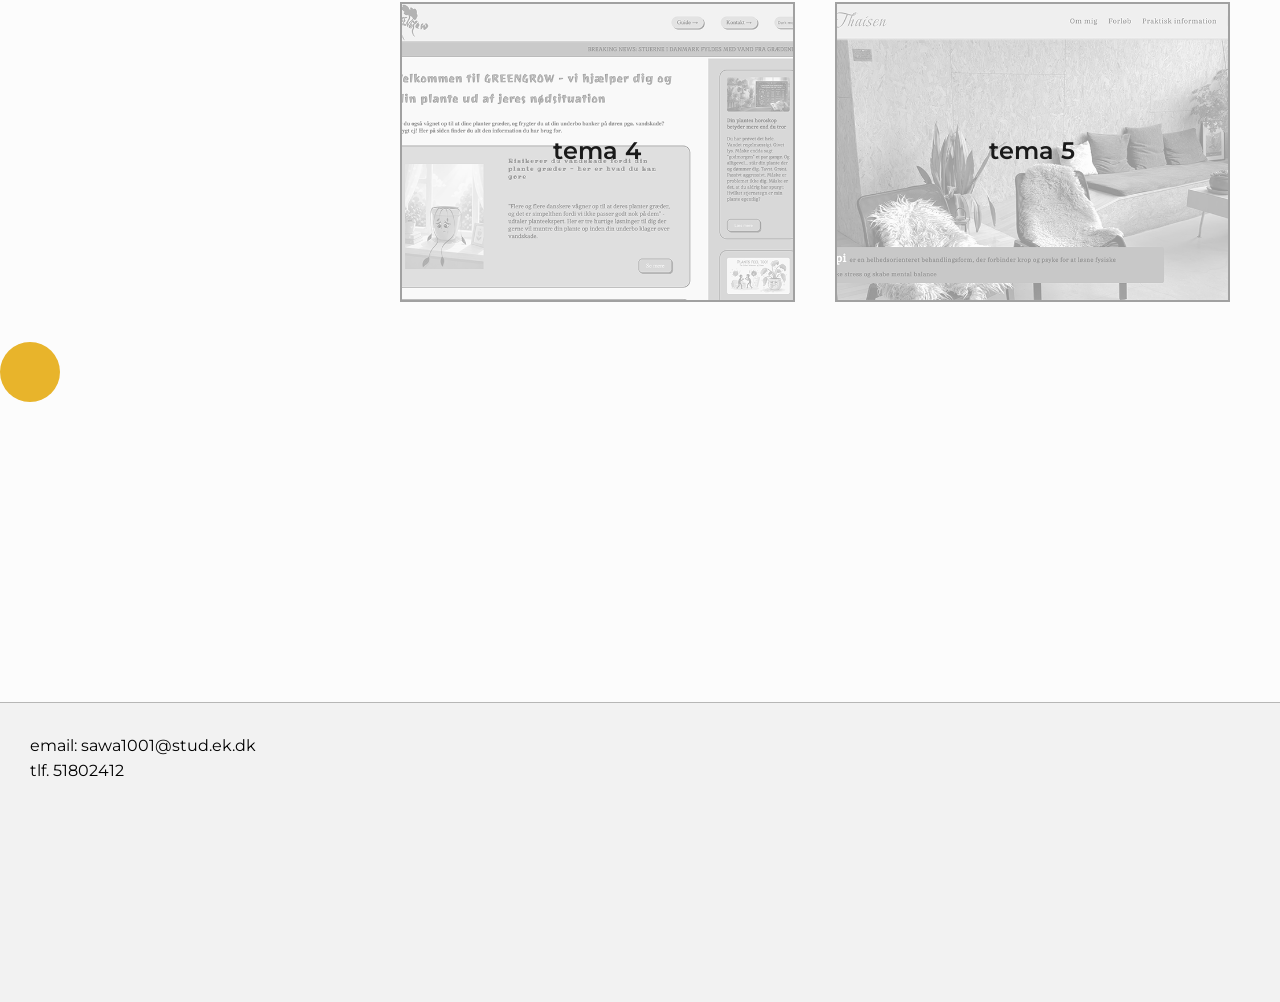
==== commit 9c33e799: "third commit eksamen" ====
--- a/index.html
+++ b/index.html
@@ -8,6 +8,8 @@
     <link rel="preconnect" href="https://fonts.googleapis.com">
     <link rel="preconnect" href="https://fonts.gstatic.com" crossorigin>
     <link href="https://fonts.googleapis.com/css2?family=Space+Grotesk:wght@300..700&display=swap" rel="stylesheet">
+
+    <link rel="icon" type="image/x-icon" href="favikon_eksamen.svg">
 
     <link rel="preconnect" href="https://fonts.googleapis.com">
     <link rel="preconnect" href="https://fonts.gstatic.com" crossorigin>
--- a/css/generel.css
+++ b/css/generel.css
@@ -266,9 +266,10 @@
     position: absolute;
     top: 90px;
     right: 0;
-    width: 25%;
+    width: 100%;
     z-index: 1010;
-    padding: 10px;
+    padding-block: 10px;
+    padding-left: 40px;
   }
 
   nav.active .menu li {
@@ -281,7 +282,7 @@
 footer {
   background-color: var(--color-header-footer);
   border-top: 1px solid var(--color-line);
-  height: 350px;
+  height: 300px;
   margin-top: var(--margin-top-footer);
 }
 
--- a/css/style.css
+++ b/css/style.css
@@ -156,10 +156,18 @@
   margin-inline: var(--margin-inline-mobil);
 }
 
+.forklarende_erfaring {
+  margin-top: 20px;
+}
+
 /**************** PROJEKTER ***************/
 
 .projekter {
   font-size: var(--font-size-mobil-h1);
+  margin-inline: var(--margin-inline-mobil);
+}
+
+.projekter_forklaring {
   margin-inline: var(--margin-inline-mobil);
 }
 
@@ -204,11 +212,22 @@
   max-width: 45ch;
 }
 
+.grid_tema_2-5 img,
+.grid_tema_2-5_loesning img {
+  margin-inline: var(--margin-inline-mobil);
+  max-width: 45ch;
+}
+
 .grid_tema_2-5 .billede-tekst,
 .grid_tema_2-5_loesning .billede-tekst {
   color: var(--color-img-text);
   margin: 0;
   font-size: 0.8rem;
+  margin-inline: var(--margin-inline-mobil);
+}
+
+.video .billede-tekst_video {
+  margin: 0;
 }
 
 .tema_2-5_reflektioner p {
@@ -302,7 +321,7 @@
     width: 70px;
     justify-self: left;
     margin-left: 235px;
-    z-index: 1000;
+    /* z-index: 1000; */
     margin-top: 0;
   }
 
@@ -387,6 +406,11 @@
     margin-inline: var(--margin-inline-desktop-tema-text);
   }
 
+  .grid_tema_2-5 .billede-tekst,
+  .grid_tema_2-5_loesning .billede-tekst {
+    margin: 0;
+  }
+
   .tema_subheader {
     margin-block: var(--margin-block-desktop-h2);
   }
@@ -450,6 +474,8 @@
 
   .om_mig {
     width: fit-content;
+    margin: 0;
+    margin-bottom: 20px;
   }
 
   .om_mig h1 {
@@ -495,10 +521,6 @@
   /* .uddannelse_erfaring_p > div:last-child{
     margin-top: 40px;
   } */
-
-  .test {
-    margin-top: 40px;
-  }
 
   /**************** SCROLL ANIMATIONER ***************/
 
@@ -665,17 +687,9 @@
 
 /* 
 
-- css scroll animationer på figurer - tjek
-- progress bar i toppen af siderne - tjek
-- active class på - tjek
-
-
-- javascript (overvej om et er fint alle billeder bliver farvet, og så tilføj en scale til det enkelte man hover over i css)
-  kan også tilføje en mouseover funktion til link i stedet for, og så lave farveændringen på billederne med css - tjek
-
-- ordne billeder projekt og index - tjek
-- implementering af den røde - måske sæt øverst i kolonne 3 i proces og løsning og reflektion? - tjek
-
-- bg farve - tjek
-- favikon
+- valider siderne 
+- tjek koden igennem om der er nogle ting der skal fjernes (fx udkommenteringer)
+- lav lighthouse test og tag billeder (bruges til præsentation)
+- sæt <meta no=robots ind (se emnesite)
+
  */
--- a/css/layout.css
+++ b/css/layout.css
@@ -131,8 +131,8 @@
 
   .grid_projekter {
     display: grid;
-    grid-template-columns: 1fr 2fr;
-    grid-template-rows: 150px 2fr;
+    grid-template-columns: auto auto 2fr;
+    grid-template-rows: 150px 1fr;
   }
 
   .projekter {
@@ -141,10 +141,29 @@
     align-self: start;
   }
 
-  .grid_projekter > div {
+  .projekter_forklaring {
     grid-column: 2/3;
     grid-row: 2/3;
+    align-self: start;
+    max-width: 25ch;
     margin: 0;
+    margin-top: 140px;
+    margin-right: 60px;
+  }
+
+  .trekant_projekter {
+    grid-column: 2/3;
+    grid-row: 2/3;
+    align-self: start;
+    margin-top: 40px;
+    transform: rotate(-90deg);
+  }
+
+  .grid_projekter > div:last-child {
+    grid-column: 3/4;
+    grid-row: 3/2;
+    margin: 0;
+    margin-top: 140px;
   }
 
   /**************** TEMA 2 ***************/
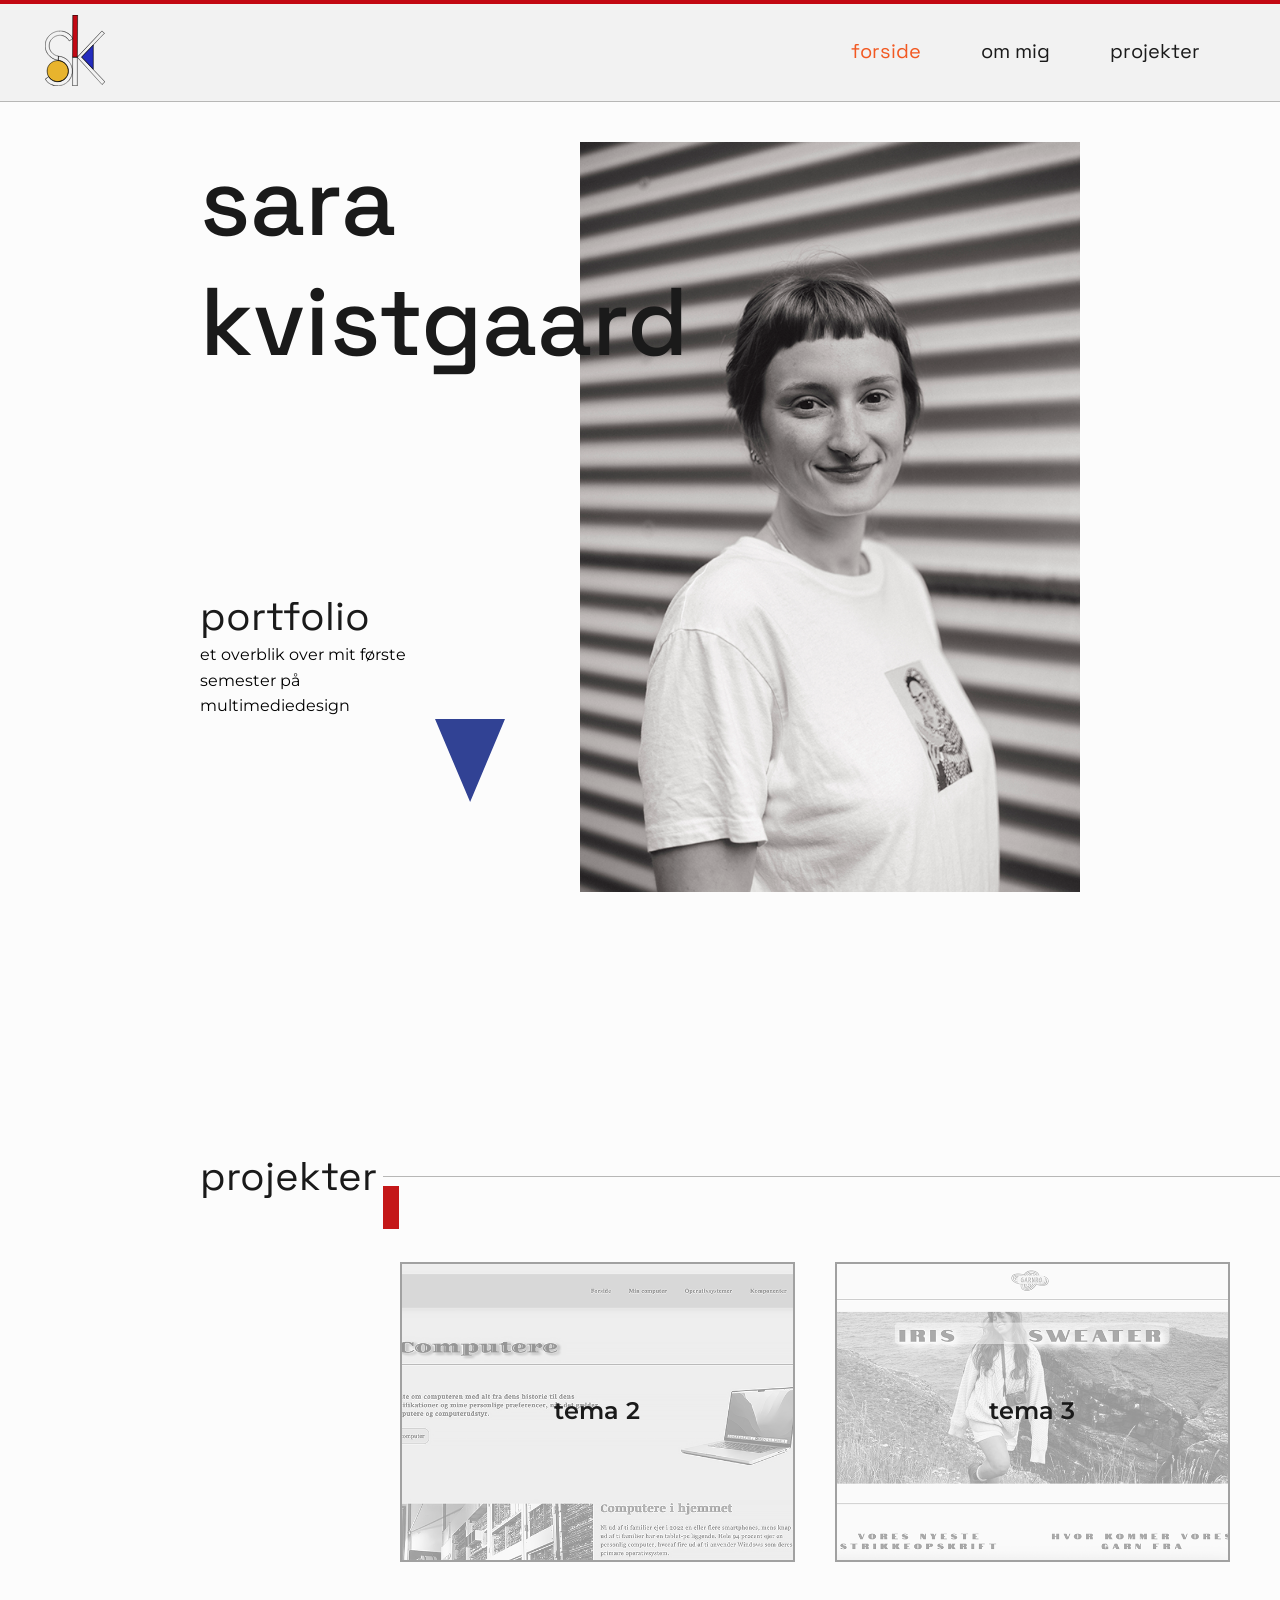
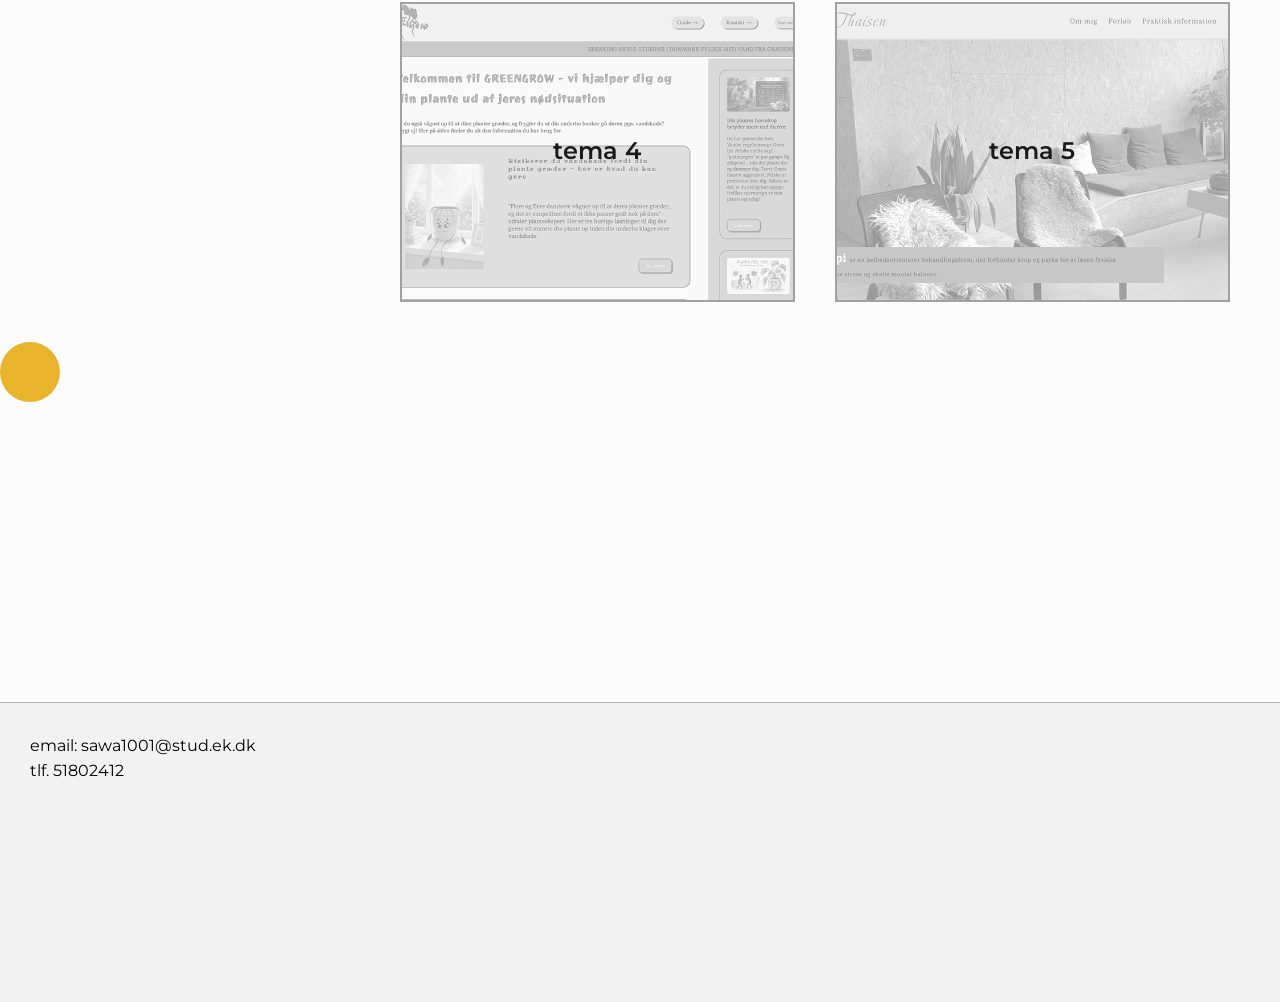
==== commit 192e7cb0: "final commit eksamen" ====
--- a/index.html
+++ b/index.html
@@ -4,6 +4,8 @@
 <head>
     <meta charset="UTF-8">
     <meta name="viewport" content="width=device-width, initial-scale=1.0">
+
+    <meta name="robots" content="noindex">
 
     <link rel="preconnect" href="https://fonts.googleapis.com">
     <link rel="preconnect" href="https://fonts.gstatic.com" crossorigin>
@@ -128,7 +130,7 @@
         <p>email: sawa1001@stud.ek.dk <br> tlf. 51802412</p>
     </footer>
 
-    <script src="js/script.js"></script>
+
     <script src="js/burger.js"></script>
 </body>
 
--- a/css/generel.css
+++ b/css/generel.css
@@ -114,7 +114,7 @@
   appearance: base-select;
 }
 
-/**************** RESET ***************/
+/**************** RESET SLUT ***************/
 
 /**************** GLOBAL STYLING ***************/
 
@@ -288,4 +288,5 @@
 
 footer p {
   margin: 30px 0px 0px 30px;
-}
+  letter-spacing: var(--font-p-link-tracking);
+}
--- a/css/style.css
+++ b/css/style.css
@@ -180,7 +180,6 @@
 
 .tema_2-5 h2 {
   margin-bottom: 10px;
-  /* font-size: 2rem; */
   margin-inline: var(--margin-inline-mobil);
 }
 
@@ -192,7 +191,6 @@
   background: var(--color-line);
   height: 1px;
   width: 100%;
-  align-self: center;
   margin-block: var(--margin-block-mobil-h2);
 }
 
@@ -204,12 +202,10 @@
 }
 
 .grid_tema_2-5 p,
-/* .grid_tema_2-5 img, */
-/* .grid_tema_2-5_loesning img*/
 .grid_tema_2-5_loesning p {
   margin-inline: var(--margin-inline-mobil);
   margin-bottom: 30px;
-  max-width: 45ch;
+  max-width: 40ch;
 }
 
 .grid_tema_2-5 img,
@@ -265,6 +261,7 @@
 /**************** TEMA 5 ***************/
 
 .video {
+  max-width: 45ch;
   margin-inline: var(--margin-inline-mobil);
 }
 
@@ -273,6 +270,7 @@
   width: 100%;
   aspect-ratio: 16/9;
   display: block;
+  border: none;
 }
 
 /**************** DESKTOP ***************/
@@ -309,19 +307,23 @@
   .forside_img {
     width: 500px;
     height: auto;
-    /* margin-right: 195px; */
   }
 
   .forside h2 {
     font-size: var(--font-size-desktop-h2);
     margin-top: 0;
+  }
+
+  .forside_trekant {
+    margin: 0;
+    margin-top: 15px;
+    margin-left: 40px;
   }
 
   .trekant {
     width: 70px;
     justify-self: left;
     margin-left: 235px;
-    /* z-index: 1000; */
     margin-top: 0;
   }
 
@@ -375,7 +377,28 @@
     justify-self: start;
   }
 
+  .projekter_forklaring {
+    max-width: 25ch;
+    margin: 0;
+    margin-top: 140px;
+    margin-right: 60px;
+  }
+
+  .trekant_projekter {
+    margin-top: 40px;
+    transform: rotate(-90deg);
+  }
+
+  .grid_projekter > div:last-child {
+    margin: 0;
+    margin-top: 140px;
+  }
+
   /**************** TEMA 2 ***************/
+
+  .header_tema2-5 {
+    margin-bottom: 70px;
+  }
 
   .tema_2-5 {
     width: fit-content;
@@ -447,6 +470,7 @@
 
   .link_og_pil p {
     font-size: var(--font-size-desktop-link);
+    padding-inline: 25px;
   }
 
   /**************** TEMA 3-5 ***************/
@@ -517,10 +541,6 @@
   .uddannelse_erfaring_p {
     margin-inline: var(--margin-inline-desktop-tema-text);
   }
-
-  /* .uddannelse_erfaring_p > div:last-child{
-    margin-top: 40px;
-  } */
 
   /**************** SCROLL ANIMATIONER ***************/
 
@@ -684,12 +704,3 @@
     }
   }
 }
-
-/* 
-
-- valider siderne 
-- tjek koden igennem om der er nogle ting der skal fjernes (fx udkommenteringer)
-- lav lighthouse test og tag billeder (bruges til præsentation)
-- sæt <meta no=robots ind (se emnesite)
-
- */
--- a/css/layout.css
+++ b/css/layout.css
@@ -88,12 +88,6 @@
     justify-self: right;
   }
 
-  .forside_trekant {
-    margin: 0;
-    margin-top: 15px;
-    margin-left: 40px;
-  }
-
   .forside h2,
   p {
     grid-column: 1/2;
@@ -145,32 +139,20 @@
     grid-column: 2/3;
     grid-row: 2/3;
     align-self: start;
-    max-width: 25ch;
-    margin: 0;
-    margin-top: 140px;
-    margin-right: 60px;
   }
 
   .trekant_projekter {
     grid-column: 2/3;
     grid-row: 2/3;
     align-self: start;
-    margin-top: 40px;
-    transform: rotate(-90deg);
   }
 
   .grid_projekter > div:last-child {
     grid-column: 3/4;
     grid-row: 3/2;
-    margin: 0;
-    margin-top: 140px;
   }
 
   /**************** TEMA 2 ***************/
-
-  .header_tema2-5 {
-    margin-bottom: 70px;
-  }
 
   .tema_2-5 {
     display: grid;
@@ -218,7 +200,7 @@
     grid-template-columns: 2fr 2fr;
   }
 
-  .grid_tema_2-5_loesning div:first-of-type(1) {
+  .grid_tema_2-5_loesning div:first-of-type {
     grid-column: 1/2;
     grid-row: 1/2;
   }
@@ -243,7 +225,6 @@
   .link_og_pil p {
     grid-column: 2;
     grid-row: 1;
-    padding-inline: 25px;
   }
 
   /**************** OM MIG ***************/
@@ -299,36 +280,4 @@
     grid-row: 2/3;
     justify-self: center;
   }
-
-  /* .test {
-    display: grid;
-    grid-template-columns: 2fr 2fr;
-  }
-
-  .test1 {
-    grid-column: 1/2;
-    grid-row: 1/2;
-  }
-
-  .test2 {
-    grid-column: 1/3;
-    grid-row: 2/3;
-    justify-self: center;
-  } */
-}
-
-/* .grid_tema_2-5_loesning {
-    display: grid;
-    grid-template-columns: 2fr 2fr;
-  }
-
-  .grid_tema_2-5_loesning div:first-of-type(1) {
-    grid-column: 1/2;
-    grid-row: 1/2;
-  }
-
-  .grid_tema_2-5_loesning div:nth-of-type(2) {
-    grid-column: 1/3;
-    grid-row: 2/3;
-    justify-self: center;
-  } */
+}
